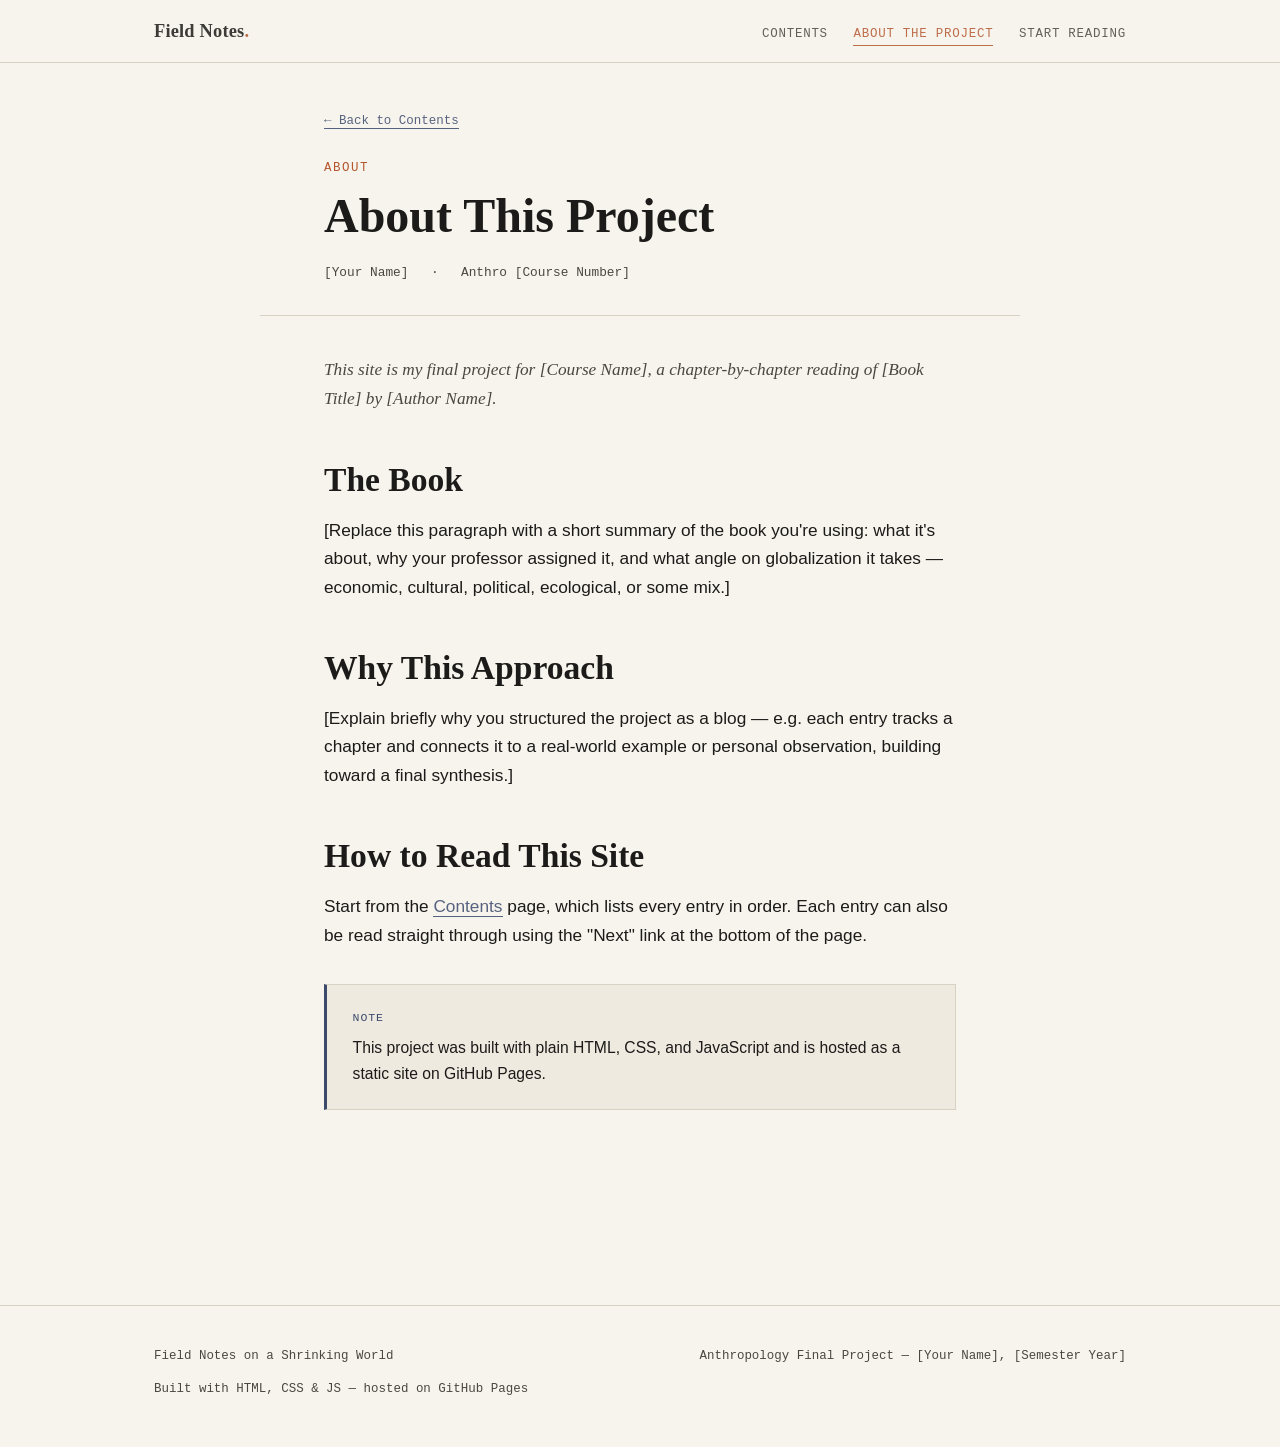
==== about.html @ 64d81453 "First Commit" ====
<!DOCTYPE html>
<html lang="en">
<head>
  <meta charset="UTF-8">
  <meta name="viewport" content="width=device-width, initial-scale=1.0">
  <title>About the Project — Field Notes on a Shrinking World</title>
  <link rel="stylesheet" href="css/style.css">
</head>
<body>

  <header class="site-header">
    <div class="site-header__inner">
      <a href="index.html" class="site-header__mark">Field Notes<span>.</span></a>
      <nav class="site-nav" aria-label="Main navigation">
        <a href="index.html">Contents</a>
        <a href="about.html" aria-current="page">About the Project</a>
        <a href="pages/chapter-01.html">Start Reading</a>
      </nav>
    </div>
  </header>

  <header class="post-header">
    <p class="post-header__nav"><a href="index.html">&larr; Back to Contents</a></p>
    <span class="eyebrow">About</span>
    <h1>About This Project</h1>
    <div class="post-meta">
      <span>[Your Name]</span>
      <span>·</span>
      <span>Anthro [Course Number]</span>
    </div>
  </header>

  <main class="post-body">
    <p class="lede">
      This site is my final project for [Course Name], a chapter-by-chapter
      reading of <em>[Book Title]</em> by [Author Name].
    </p>

    <h2>The Book</h2>
    <p>
      [Replace this paragraph with a short summary of the book you're using:
      what it's about, why your professor assigned it, and what angle on
      globalization it takes — economic, cultural, political, ecological,
      or some mix.]
    </p>

    <h2>Why This Approach</h2>
    <p>
      [Explain briefly why you structured the project as a blog —
      e.g. each entry tracks a chapter and connects it to a real-world
      example or personal observation, building toward a final synthesis.]
    </p>

    <h2>How to Read This Site</h2>
    <p>
      Start from the <a href="index.html">Contents</a> page, which lists every
      entry in order. Each entry can also be read straight through using the
      "Next" link at the bottom of the page.
    </p>

    <div class="callout">
      <span class="callout__label">Note</span>
      This project was built with plain HTML, CSS, and JavaScript and is
      hosted as a static site on GitHub Pages.
    </div>
  </main>

  <footer class="site-footer">
    <div class="wrap-wide">
      <span>Field Notes on a Shrinking World</span>
      <span>Anthropology Final Project — [Your Name], [Semester Year]</span>
      <span>Built with HTML, CSS &amp; JS — hosted on GitHub Pages</span>
    </div>
  </footer>

  <script src="js/main.js"></script>
</body>
</html>
---- css/style.css ----
/* ============================================================
   GLOBALIZATION FIELD JOURNAL — STYLESHEET
   ============================================================
   Everything you'll want to tweak lives in :root at the top.
   Change a color or font there and it updates everywhere.

   TABLE OF CONTENTS
   1. Design tokens (colors, fonts, spacing)
   2. Reset & base styles
   3. Layout (header, nav, footer, containers)
   4. Typography
   5. Hero section (homepage)
   6. Route line animation (the signature visual)
   7. Index rail (the side "coordinates" navigation)
   8. Entry / chapter cards
   9. Single post page styles
   10. Images & captions
   11. Pull quotes & callouts
   12. Footnotes & citations
   13. Responsive rules
   ============================================================ */


/* ---------- 1. DESIGN TOKENS ---------- */
:root {
  /* Colors — named after the subject: paper, ink, indigo dye, rust/spice, gold thread */
  --paper:        #F7F4ED;
  --paper-dim:    #EFEAE0;
  --ink:          #1C1B19;
  --ink-soft:     #4A4742;
  --indigo:       #3B4A6B;
  --indigo-deep:  #28334B;
  --rust:         #B5562F;
  --gold:         #C9A04E;
  --line:         #D8D2C2;

  /* Type */
  --font-display: "Iowan Old Style", "Palatino Linotype", Georgia, "Times New Roman", serif;
  --font-body:    "Avenir Next", "Segoe UI", Helvetica, Arial, sans-serif;
  --font-mono:    "JetBrains Mono", "Courier New", monospace;

  /* Type scale */
  --step-hero:    clamp(2.8rem, 6vw, 5.2rem);
  --step-h1:      clamp(2rem, 4vw, 3rem);
  --step-h2:      clamp(1.5rem, 2.8vw, 2.1rem);
  --step-h3:      1.3rem;
  --step-body:    1.08rem;
  --step-small:   0.85rem;

  /* Spacing */
  --gutter:       clamp(1.5rem, 5vw, 4rem);
  --max-width:    760px;
  --max-width-wide: 1100px;

  /* Misc */
  --radius:       2px;
  --speed:        0.3s;
}

/* Respect reduced-motion preference */
@media (prefers-reduced-motion: reduce) {
  *, *::before, *::after {
    animation-duration: 0.001ms !important;
    animation-iteration-count: 1 !important;
    transition-duration: 0.001ms !important;
    scroll-behavior: auto !important;
  }
}


/* ---------- 2. RESET & BASE ---------- */
* { margin: 0; padding: 0; box-sizing: border-box; }

html {
  scroll-behavior: smooth;
}

body {
  background: var(--paper);
  color: var(--ink);
  font-family: var(--font-body);
  font-size: var(--step-body);
  line-height: 1.65;
  -webkit-font-smoothing: antialiased;
}

img { max-width: 100%; display: block; }

a {
  color: var(--indigo);
  text-decoration: none;
  border-bottom: 1px solid currentColor;
  opacity: 0.85;
  transition: opacity var(--speed);
}
a:hover, a:focus-visible { opacity: 1; }

/* Visible focus ring for keyboard nav — accessibility floor */
a:focus-visible,
button:focus-visible,
[tabindex]:focus-visible {
  outline: 2px solid var(--rust);
  outline-offset: 3px;
}

ul, ol { list-style: none; }


/* ---------- 3. LAYOUT ---------- */
.wrap {
  max-width: var(--max-width);
  margin: 0 auto;
  padding: 0 var(--gutter);
}

.wrap-wide {
  max-width: var(--max-width-wide);
  margin: 0 auto;
  padding: 0 var(--gutter);
}

/* Site header */
.site-header {
  position: sticky;
  top: 0;
  z-index: 50;
  background: rgba(247, 244, 237, 0.92);
  backdrop-filter: blur(6px);
  border-bottom: 1px solid var(--line);
}

.site-header__inner {
  max-width: var(--max-width-wide);
  margin: 0 auto;
  padding: 1rem var(--gutter);
  display: flex;
  align-items: baseline;
  justify-content: space-between;
  gap: 1rem;
}

.site-header__mark {
  font-family: var(--font-display);
  font-size: 1.15rem;
  font-weight: 600;
  letter-spacing: 0.01em;
  color: var(--ink);
  border-bottom: none;
}
.site-header__mark span {
  color: var(--rust);
}

.site-nav {
  display: flex;
  gap: 1.6rem;
  font-family: var(--font-mono);
  font-size: 0.78rem;
  letter-spacing: 0.06em;
  text-transform: uppercase;
}
.site-nav a {
  color: var(--ink-soft);
  border-bottom: 1px solid transparent;
}
.site-nav a:hover,
.site-nav a[aria-current="page"] {
  color: var(--rust);
  border-bottom-color: var(--rust);
}

/* Footer */
.site-footer {
  border-top: 1px solid var(--line);
  margin-top: 6rem;
  padding: 2.5rem var(--gutter) 3rem;
  font-family: var(--font-mono);
  font-size: 0.78rem;
  color: var(--ink-soft);
}
.site-footer .wrap-wide {
  display: flex;
  flex-wrap: wrap;
  gap: 0.75rem 2rem;
  justify-content: space-between;
}


/* ---------- 4. TYPOGRAPHY ---------- */
h1, h2, h3, h4 {
  font-family: var(--font-display);
  color: var(--ink);
  line-height: 1.15;
  font-weight: 600;
}

h1 { font-size: var(--step-h1); margin-bottom: 1rem; }
h2 {
  font-size: var(--step-h2);
  margin: 2.6rem 0 1rem;
  padding-top: 0.4rem;
}
h3 { font-size: var(--step-h3); margin: 1.8rem 0 0.6rem; }

p { margin-bottom: 1.3rem; }
p:last-child { margin-bottom: 0; }

.eyebrow {
  font-family: var(--font-mono);
  font-size: 0.78rem;
  letter-spacing: 0.12em;
  text-transform: uppercase;
  color: var(--rust);
  display: block;
  margin-bottom: 0.6rem;
}

.lede {
  font-size: 1.25rem;
  color: var(--ink-soft);
  font-family: var(--font-display);
  font-style: italic;
}


/* ---------- 5. HERO (homepage) ---------- */
.hero {
  position: relative;
  padding: clamp(4rem, 12vh, 7rem) var(--gutter) clamp(3rem, 8vh, 5rem);
  max-width: var(--max-width-wide);
  margin: 0 auto;
  overflow: hidden;
}

.hero__eyebrow {
  font-family: var(--font-mono);
  font-size: 0.8rem;
  letter-spacing: 0.14em;
  text-transform: uppercase;
  color: var(--indigo);
  margin-bottom: 1.4rem;
  display: block;
}

.hero h1 {
  font-size: var(--step-hero);
  max-width: 14ch;
  margin-bottom: 1.4rem;
}

.hero p.lede {
  max-width: 42ch;
  margin-bottom: 2.2rem;
}

.hero__meta {
  display: flex;
  flex-wrap: wrap;
  gap: 0.4rem 1.6rem;
  font-family: var(--font-mono);
  font-size: 0.8rem;
  color: var(--ink-soft);
  border-top: 1px solid var(--line);
  padding-top: 1.2rem;
  max-width: 30rem;
}


/* ---------- 6. ROUTE LINE (signature animation) ----------
   An SVG path that draws itself on load, like a trade route
   being traced across a map. Lives behind/beside the hero text. */
.route-line-wrap {
  margin-top: 2.5rem;
  max-width: 640px;
}

.route-line path {
  fill: none;
  stroke: var(--rust);
  stroke-width: 2;
  stroke-linecap: round;
  stroke-dasharray: 6 7;
  stroke-dashoffset: 1000;
  animation: draw-route 2.6s ease-out forwards;
}

.route-line circle {
  fill: var(--paper);
  stroke: var(--indigo);
  stroke-width: 2;
  opacity: 0;
  animation: fade-in-dot 0.4s ease-out forwards;
}
.route-line circle:nth-of-type(1) { animation-delay: 0.1s; }
.route-line circle:nth-of-type(2) { animation-delay: 1.2s; }
.route-line circle:nth-of-type(3) { animation-delay: 2.3s; }

.route-line text {
  font-family: var(--font-mono);
  font-size: 10px;
  fill: var(--ink-soft);
  opacity: 0;
  animation: fade-in-dot 0.4s ease-out forwards;
}
.route-line text:nth-of-type(1) { animation-delay: 0.3s; }
.route-line text:nth-of-type(2) { animation-delay: 1.4s; }
.route-line text:nth-of-type(3) { animation-delay: 2.5s; }

@keyframes draw-route {
  to { stroke-dashoffset: 0; }
}
@keyframes fade-in-dot {
  to { opacity: 1; }
}


/* ---------- 7. INDEX RAIL (side coordinates nav) ----------
   A running list of entries down the side of the page, styled
   like longitude/latitude markers or a card catalog. Used on
   the homepage / table of contents. */
.toc {
  max-width: var(--max-width-wide);
  margin: 0 auto;
  padding: 1rem var(--gutter) 5rem;
}

.toc__heading {
  display: flex;
  align-items: baseline;
  justify-content: space-between;
  border-bottom: 1px solid var(--ink);
  padding-bottom: 0.8rem;
  margin-bottom: 0.5rem;
}
.toc__heading h2 { margin: 0; }
.toc__count {
  font-family: var(--font-mono);
  font-size: 0.8rem;
  color: var(--ink-soft);
}

.entry-list {
  border-top: 1px solid var(--line);
}

.entry-row {
  display: grid;
  grid-template-columns: 4.5rem 1fr auto;
  gap: 1.5rem;
  align-items: baseline;
  padding: 1.4rem 0;
  border-bottom: 1px solid var(--line);
  transition: padding-left var(--speed);
}

.entry-row:hover {
  padding-left: 0.5rem;
  border-bottom-color: var(--rust);
}

.entry-row__coord {
  font-family: var(--font-mono);
  font-size: 0.85rem;
  color: var(--gold);
  letter-spacing: 0.02em;
}

.entry-row__title {
  font-family: var(--font-display);
  font-size: 1.2rem;
  color: var(--ink);
}
.entry-row__title a {
  border-bottom: none;
  color: inherit;
}
.entry-row__title a:hover { color: var(--rust); }

.entry-row__dek {
  font-size: 0.95rem;
  color: var(--ink-soft);
  margin-top: 0.3rem;
  max-width: 56ch;
}

.entry-row__tag {
  font-family: var(--font-mono);
  font-size: 0.72rem;
  letter-spacing: 0.08em;
  text-transform: uppercase;
  color: var(--indigo);
  white-space: nowrap;
  align-self: start;
}


/* ---------- 8. ENTRY CARDS (alt. grid display, optional) ---------- */
.card-grid {
  display: grid;
  grid-template-columns: repeat(auto-fit, minmax(260px, 1fr));
  gap: 2rem;
  margin: 2rem 0;
}

.card {
  border: 1px solid var(--line);
  background: var(--paper-dim);
  padding: 1.6rem;
  transition: transform var(--speed), box-shadow var(--speed);
}
.card:hover {
  transform: translateY(-3px);
  box-shadow: 0 10px 24px -12px rgba(28, 27, 25, 0.25);
}
.card__tag {
  font-family: var(--font-mono);
  font-size: 0.72rem;
  color: var(--rust);
  text-transform: uppercase;
  letter-spacing: 0.08em;
}
.card h3 { margin-top: 0.5rem; }
.card p { font-size: 0.95rem; color: var(--ink-soft); }


/* ---------- 9. SINGLE POST PAGE ---------- */
.post-header {
  max-width: var(--max-width);
  margin: 0 auto;
  padding: 3rem var(--gutter) 2rem;
  border-bottom: 1px solid var(--line);
}

.post-header__nav {
  font-family: var(--font-mono);
  font-size: 0.78rem;
  color: var(--ink-soft);
  margin-bottom: 1.6rem;
}

.post-header h1 { font-size: var(--step-h1); }

.post-meta {
  display: flex;
  flex-wrap: wrap;
  gap: 0.4rem 1.4rem;
  font-family: var(--font-mono);
  font-size: 0.8rem;
  color: var(--ink-soft);
  margin-top: 1.2rem;
}

.post-body {
  max-width: var(--max-width);
  margin: 0 auto;
  padding: 2.5rem var(--gutter) 4rem;
}

.post-body p,
.post-body li {
  font-size: var(--step-body);
}

.post-body ul,
.post-body ol {
  margin: 0 0 1.3rem 0;
  padding-left: 1.4rem;
}
.post-body ul { list-style: disc; }
.post-body ol { list-style: decimal; }

/* prev/next pager between chapters */
.post-pager {
  max-width: var(--max-width);
  margin: 0 auto;
  padding: 2rem var(--gutter) 4rem;
  display: flex;
  justify-content: space-between;
  gap: 1.5rem;
  border-top: 1px solid var(--line);
}

.pager-link {
  flex: 1;
  font-family: var(--font-mono);
  font-size: 0.78rem;
}
.pager-link span {
  display: block;
  text-transform: uppercase;
  letter-spacing: 0.08em;
  color: var(--ink-soft);
  margin-bottom: 0.4rem;
  font-size: 0.7rem;
}
.pager-link a {
  border-bottom: none;
  font-family: var(--font-display);
  font-size: 1.05rem;
  color: var(--ink);
}
.pager-link a:hover { color: var(--rust); }
.pager-link--next { text-align: right; }


/* ---------- 10. IMAGES & CAPTIONS ---------- */
figure {
  margin: 2.4rem 0;
}
figure img {
  width: 100%;
  border: 1px solid var(--line);
}
figcaption {
  font-family: var(--font-mono);
  font-size: 0.78rem;
  color: var(--ink-soft);
  margin-top: 0.6rem;
  line-height: 1.5;
}
figcaption::before {
  content: "FIG. — ";
  color: var(--rust);
}

/* full-bleed-ish wide image inside a normal-width post */
figure.figure--wide {
  max-width: var(--max-width-wide);
  margin-left: 50%;
  transform: translateX(-50%);
}


/* ---------- 11. PULL QUOTES & CALLOUTS ---------- */
blockquote {
  margin: 2.4rem 0;
  padding: 0.4rem 0 0.4rem 1.6rem;
  border-left: 3px solid var(--rust);
  font-family: var(--font-display);
  font-size: 1.3rem;
  font-style: italic;
  color: var(--indigo-deep);
}
blockquote cite {
  display: block;
  margin-top: 0.6rem;
  font-family: var(--font-mono);
  font-size: 0.78rem;
  font-style: normal;
  color: var(--ink-soft);
}

.callout {
  background: var(--paper-dim);
  border: 1px solid var(--line);
  border-left: 3px solid var(--indigo);
  padding: 1.4rem 1.6rem;
  margin: 2.2rem 0;
  font-size: 0.98rem;
}
.callout__label {
  font-family: var(--font-mono);
  font-size: 0.72rem;
  text-transform: uppercase;
  letter-spacing: 0.08em;
  color: var(--indigo);
  display: block;
  margin-bottom: 0.5rem;
}


/* ---------- 12. FOOTNOTES & CITATIONS ---------- */
.footnotes {
  margin-top: 3rem;
  padding-top: 1.6rem;
  border-top: 1px solid var(--line);
  font-size: 0.88rem;
  color: var(--ink-soft);
}
.footnotes h2 {
  font-size: 1rem;
  font-family: var(--font-mono);
  text-transform: uppercase;
  letter-spacing: 0.08em;
  margin-bottom: 1rem;
}
.footnotes ol {
  list-style: decimal;
  padding-left: 1.3rem;
}
.footnotes li { margin-bottom: 0.6rem; }

sup.footnote-ref a {
  border-bottom: none;
  color: var(--rust);
  font-weight: 600;
}


/* ---------- READING PROGRESS BAR (post pages) ---------- */
#reading-progress {
  position: fixed;
  top: 0;
  left: 0;
  height: 3px;
  width: 0%;
  background: var(--rust);
  z-index: 100;
  transition: width 0.1s linear;
}


/* ---------- 13. RESPONSIVE ---------- */
@media (max-width: 640px) {
  .site-header__inner { flex-wrap: wrap; gap: 0.6rem; }
  .site-nav { gap: 1rem; font-size: 0.72rem; flex-wrap: wrap; }

  .entry-row {
    grid-template-columns: 1fr;
    gap: 0.3rem;
  }
  .entry-row__tag { display: none; }

  .post-pager { flex-direction: column; }
  .pager-link--next { text-align: left; }

  blockquote { font-size: 1.1rem; }
}
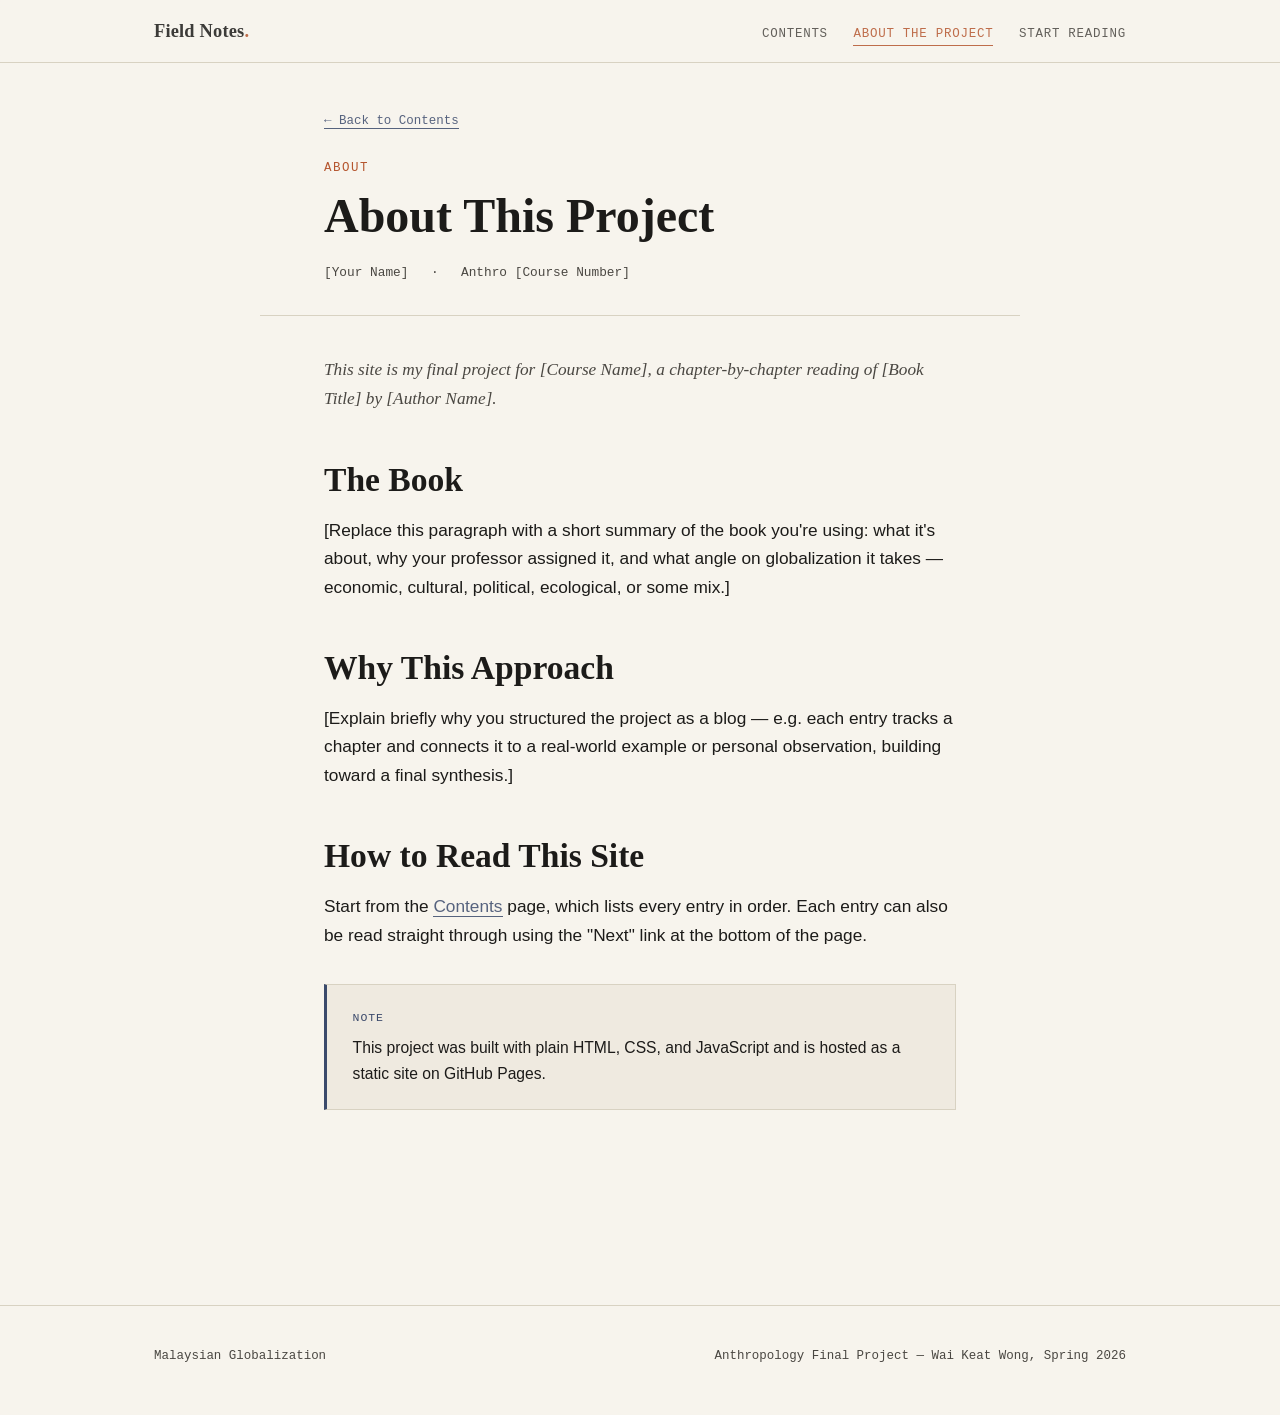
==== commit 796a8ef3: "30% done" ====
--- a/about.html
+++ b/about.html
@@ -67,9 +67,8 @@
 
   <footer class="site-footer">
     <div class="wrap-wide">
-      <span>Field Notes on a Shrinking World</span>
-      <span>Anthropology Final Project — [Your Name], [Semester Year]</span>
-      <span>Built with HTML, CSS &amp; JS — hosted on GitHub Pages</span>
+      <span>Malaysian Globalization</span>
+      <span>Anthropology Final Project — Wai Keat Wong, Spring 2026</span>
     </div>
   </footer>
 
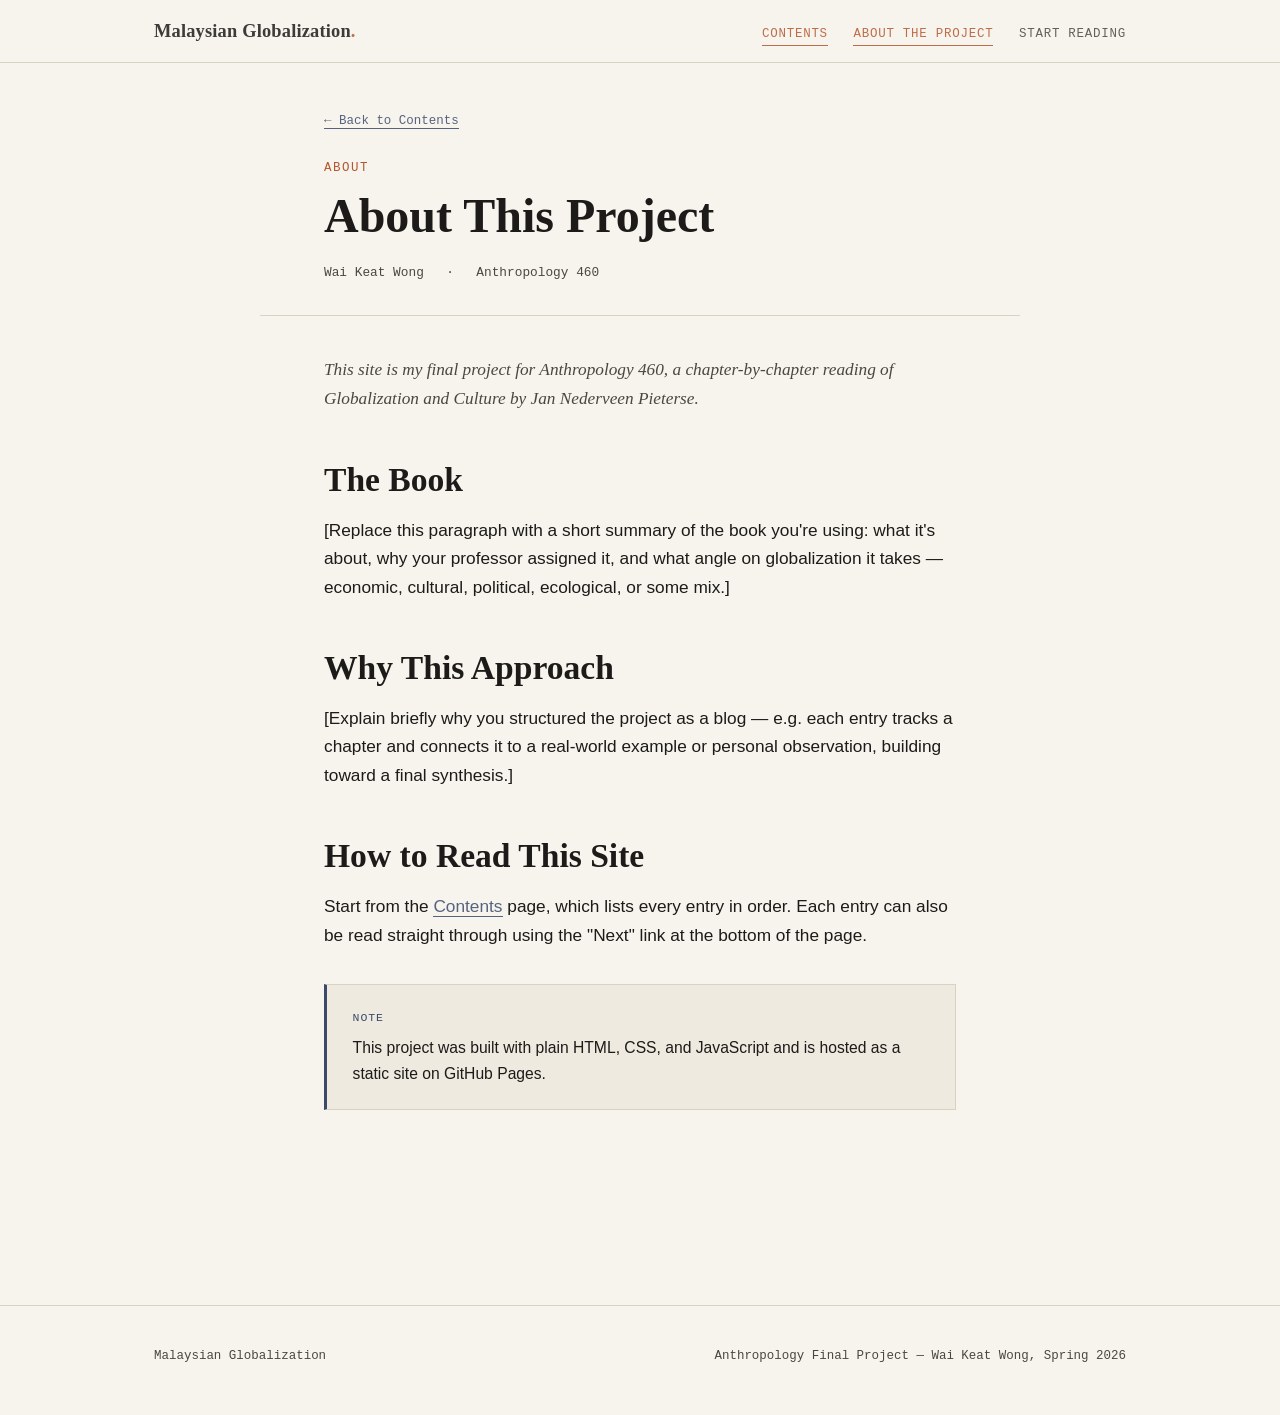
==== commit 9b35e593: "80% done" ====
--- a/about.html
+++ b/about.html
@@ -10,10 +10,10 @@
 
   <header class="site-header">
     <div class="site-header__inner">
-      <a href="index.html" class="site-header__mark">Field Notes<span>.</span></a>
+      <a href="index.html" class="site-header__mark">Malaysian Globalization<span>.</span></a>
       <nav class="site-nav" aria-label="Main navigation">
-        <a href="index.html">Contents</a>
-        <a href="about.html" aria-current="page">About the Project</a>
+        <a href="index.html" aria-current="page">Contents</a>
+        <a href="about.html">About the Project</a>
         <a href="pages/chapter-01.html">Start Reading</a>
       </nav>
     </div>
@@ -24,16 +24,16 @@
     <span class="eyebrow">About</span>
     <h1>About This Project</h1>
     <div class="post-meta">
-      <span>[Your Name]</span>
+      <span>Wai Keat Wong</span>
       <span>·</span>
-      <span>Anthro [Course Number]</span>
+      <span>Anthropology 460</span>
     </div>
   </header>
 
   <main class="post-body">
     <p class="lede">
-      This site is my final project for [Course Name], a chapter-by-chapter
-      reading of <em>[Book Title]</em> by [Author Name].
+      This site is my final project for Anthropology 460, a chapter-by-chapter
+      reading of <em>Globalization and Culture</em> by Jan Nederveen Pieterse.
     </p>
 
     <h2>The Book</h2>
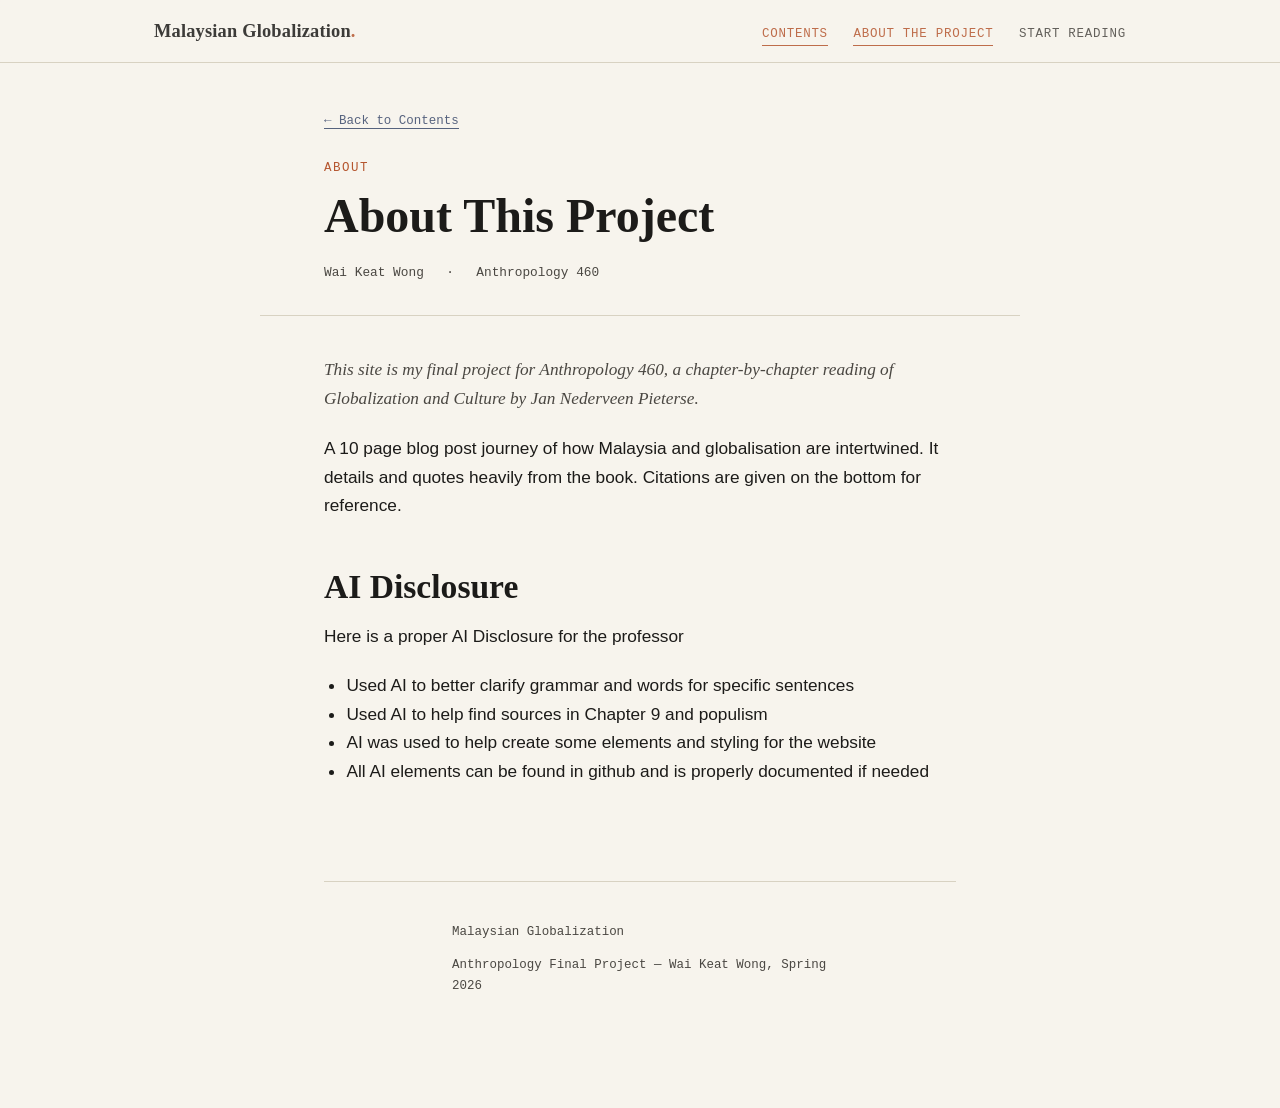
==== commit cfb4cd1f: "Final commit" ====
--- a/about.html
+++ b/about.html
@@ -36,34 +36,16 @@
       reading of <em>Globalization and Culture</em> by Jan Nederveen Pieterse.
     </p>
 
-    <h2>The Book</h2>
-    <p>
-      [Replace this paragraph with a short summary of the book you're using:
-      what it's about, why your professor assigned it, and what angle on
-      globalization it takes — economic, cultural, political, ecological,
-      or some mix.]
-    </p>
+    <p>A 10 page blog post journey of how Malaysia and globalisation are intertwined. It details and quotes heavily from the book. Citations are given on the bottom for reference.</p>
 
-    <h2>Why This Approach</h2>
-    <p>
-      [Explain briefly why you structured the project as a blog —
-      e.g. each entry tracks a chapter and connects it to a real-world
-      example or personal observation, building toward a final synthesis.]
-    </p>
-
-    <h2>How to Read This Site</h2>
-    <p>
-      Start from the <a href="index.html">Contents</a> page, which lists every
-      entry in order. Each entry can also be read straight through using the
-      "Next" link at the bottom of the page.
-    </p>
-
-    <div class="callout">
-      <span class="callout__label">Note</span>
-      This project was built with plain HTML, CSS, and JavaScript and is
-      hosted as a static site on GitHub Pages.
-    </div>
-  </main>
+    <h2>AI Disclosure</h2>
+    <p>Here is a proper AI Disclosure for the professor</p>
+    <ul>
+      <li>Used AI to better clarify grammar and words for specific sentences</li>
+      <li>Used AI to help find sources in Chapter 9 and populism</li>
+      <li>AI was used to help create some elements and styling for the website</li>
+      <li>All AI elements can be found in github and is properly documented if needed</li>
+    </ul>
 
   <footer class="site-footer">
     <div class="wrap-wide">
